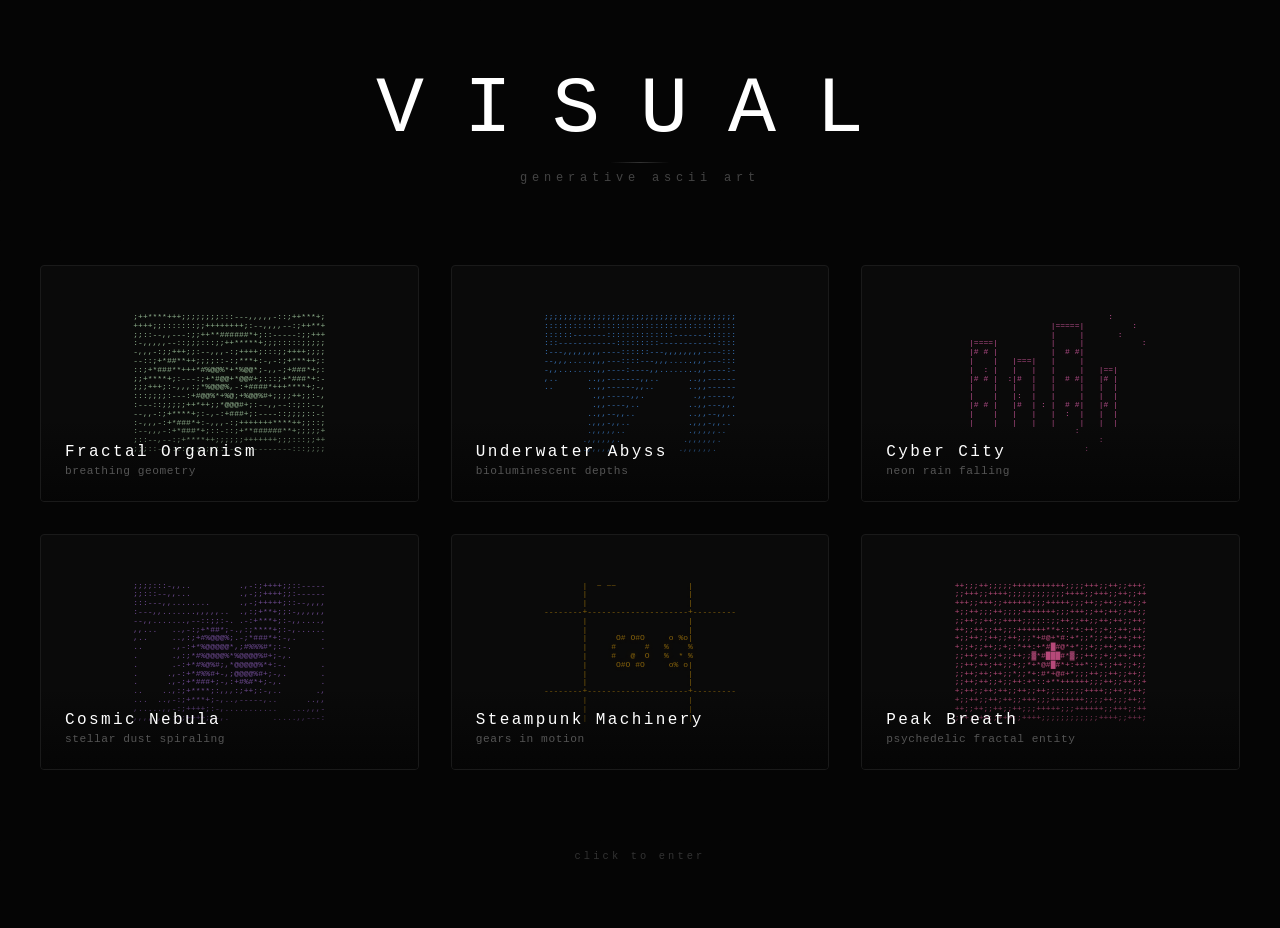
==== index.html @ a12434e4 "init" ====
<!DOCTYPE html>
<html lang="en">
<head>
  <meta charset="UTF-8">
  <meta name="viewport" content="width=device-width, initial-scale=1.0">
  <title>Visual</title>
  <link rel="icon" href="favicon.svg" type="image/svg+xml">
  <meta name="theme-color" content="#050505">
  <meta name="description" content="Generative ASCII art gallery">
  <style>
    * {
      margin: 0;
      padding: 0;
      box-sizing: border-box;
    }

    body {
      background: #050505;
      color: #e0e0e0;
      font-family: 'SF Mono', 'Fira Code', 'Consolas', monospace;
      min-height: 100vh;
      overflow-x: hidden;
    }

    /* Ambient background canvas */
    #ambient {
      position: fixed;
      top: 0;
      left: 0;
      width: 100%;
      height: 100%;
      z-index: 0;
      opacity: 0.4;
    }

    .container {
      position: relative;
      z-index: 1;
      min-height: 100vh;
      display: flex;
      flex-direction: column;
      align-items: center;
      justify-content: center;
      padding: 4rem 2rem;
    }

    /* Header */
    header {
      text-align: center;
      margin-bottom: 5rem;
    }

    .title {
      font-size: clamp(2.5rem, 8vw, 5rem);
      font-weight: 200;
      letter-spacing: 0.5em;
      text-transform: uppercase;
      color: #fff;
      margin-bottom: 1rem;
      position: relative;
    }

    .title::after {
      content: '';
      position: absolute;
      bottom: -0.5rem;
      left: 50%;
      transform: translateX(-50%);
      width: 60px;
      height: 1px;
      background: linear-gradient(90deg, transparent, #333, transparent);
    }

    .subtitle {
      font-size: 0.75rem;
      letter-spacing: 0.4em;
      color: #444;
      text-transform: lowercase;
    }

    /* Gallery grid */
    .gallery {
      display: grid;
      grid-template-columns: repeat(auto-fit, minmax(320px, 1fr));
      gap: 2rem;
      max-width: 1200px;
      width: 100%;
    }

    /* Individual piece card */
    .piece {
      position: relative;
      aspect-ratio: 16 / 10;
      background: #0a0a0a;
      border: 1px solid #1a1a1a;
      border-radius: 4px;
      overflow: hidden;
      cursor: pointer;
      transition: all 0.4s cubic-bezier(0.25, 0.46, 0.45, 0.94);
    }

    .piece:hover {
      border-color: #333;
      transform: translateY(-4px);
      box-shadow: 0 20px 60px rgba(0, 0, 0, 0.5);
    }

    .piece-preview {
      position: absolute;
      inset: 0;
      display: flex;
      align-items: center;
      justify-content: center;
      font-size: 0.5rem;
      line-height: 1.1;
      color: var(--piece-color);
      text-shadow: 0 0 10px var(--piece-glow);
      opacity: 0.7;
      transition: opacity 0.4s;
    }

    .piece:hover .piece-preview {
      opacity: 1;
    }

    .piece-info {
      position: absolute;
      bottom: 0;
      left: 0;
      right: 0;
      padding: 1.5rem;
      background: linear-gradient(transparent, rgba(5, 5, 5, 0.95));
    }

    .piece-title {
      font-size: 1rem;
      font-weight: 400;
      letter-spacing: 0.15em;
      color: #fff;
      margin-bottom: 0.25rem;
    }

    .piece-desc {
      font-size: 0.7rem;
      color: #555;
      letter-spacing: 0.05em;
    }

    .piece-link {
      position: absolute;
      inset: 0;
      z-index: 10;
    }

    /* Individual piece colors */
    .piece--fractal {
      --piece-color: #c8f7c5;
      --piece-glow: rgba(200, 247, 197, 0.3);
    }

    .piece--abyss {
      --piece-color: #4a9eff;
      --piece-glow: rgba(74, 158, 255, 0.3);
    }

    .piece--city {
      --piece-color: #ff6ac1;
      --piece-glow: rgba(255, 106, 193, 0.3);
    }

    .piece--nebula {
      --piece-color: #9966cc;
      --piece-glow: rgba(153, 102, 204, 0.3);
    }

    .piece--steampunk {
      --piece-color: #b8860b;
      --piece-glow: rgba(184, 134, 11, 0.3);
    }

    .piece--entity {
      --piece-color: #ff66aa;
      --piece-glow: rgba(255, 102, 170, 0.3);
    }

    /* Footer */
    footer {
      margin-top: 5rem;
      text-align: center;
    }

    .footer-text {
      font-size: 0.65rem;
      color: #333;
      letter-spacing: 0.3em;
    }

    /* Entrance animation */
    body {
      animation: fadeIn 0.8s ease-out;
    }
    @keyframes fadeIn {
      from { opacity: 0; transform: translateY(10px); }
      to { opacity: 1; transform: translateY(0); }
    }

    /* Piece glow on hover */
    .piece--fractal:hover {
      box-shadow: 0 20px 60px rgba(0, 0, 0, 0.5), 0 0 40px rgba(200, 247, 197, 0.1);
    }
    .piece--abyss:hover {
      box-shadow: 0 20px 60px rgba(0, 0, 0, 0.5), 0 0 40px rgba(74, 158, 255, 0.1);
    }
    .piece--city:hover {
      box-shadow: 0 20px 60px rgba(0, 0, 0, 0.5), 0 0 40px rgba(255, 106, 193, 0.1);
    }
    .piece--nebula:hover {
      box-shadow: 0 20px 60px rgba(0, 0, 0, 0.5), 0 0 40px rgba(153, 102, 204, 0.1);
    }
    .piece--steampunk:hover {
      box-shadow: 0 20px 60px rgba(0, 0, 0, 0.5), 0 0 40px rgba(184, 134, 11, 0.1);
    }
    .piece--entity:hover {
      box-shadow: 0 20px 60px rgba(0, 0, 0, 0.5), 0 0 40px rgba(255, 102, 170, 0.1);
    }

    /* Responsive */
    @media (max-width: 768px) {
      .container {
        padding: 3rem 1rem;
      }

      header {
        margin-bottom: 3rem;
      }

      .gallery {
        gap: 1.5rem;
      }

      .piece {
        aspect-ratio: 4 / 3;
      }
    }
  </style>
</head>
<body>
  <canvas id="ambient"></canvas>

  <div class="container">
    <header>
      <h1 class="title">Visual</h1>
      <p class="subtitle">generative ascii art</p>
    </header>

    <section class="gallery">
      <article class="piece piece--fractal">
        <pre class="piece-preview" id="preview-fractal"></pre>
        <div class="piece-info">
          <h2 class="piece-title">Fractal Organism</h2>
          <p class="piece-desc">breathing geometry</p>
        </div>
        <a href="fractal.html" class="piece-link" aria-label="View Fractal Organism"></a>
      </article>

      <article class="piece piece--abyss">
        <pre class="piece-preview" id="preview-abyss"></pre>
        <div class="piece-info">
          <h2 class="piece-title">Underwater Abyss</h2>
          <p class="piece-desc">bioluminescent depths</p>
        </div>
        <a href="abyss.html" class="piece-link" aria-label="View Underwater Abyss"></a>
      </article>

      <article class="piece piece--city">
        <pre class="piece-preview" id="preview-city"></pre>
        <div class="piece-info">
          <h2 class="piece-title">Cyber City</h2>
          <p class="piece-desc">neon rain falling</p>
        </div>
        <a href="cybercity.html" class="piece-link" aria-label="View Cyber City"></a>
      </article>

      <article class="piece piece--nebula">
        <pre class="piece-preview" id="preview-nebula"></pre>
        <div class="piece-info">
          <h2 class="piece-title">Cosmic Nebula</h2>
          <p class="piece-desc">stellar dust spiraling</p>
        </div>
        <a href="nebula.html" class="piece-link" aria-label="View Cosmic Nebula"></a>
      </article>

      <article class="piece piece--steampunk">
        <pre class="piece-preview" id="preview-steampunk"></pre>
        <div class="piece-info">
          <h2 class="piece-title">Steampunk Machinery</h2>
          <p class="piece-desc">gears in motion</p>
        </div>
        <a href="steampunk.html" class="piece-link" aria-label="View Steampunk Machinery"></a>
      </article>

      <article class="piece piece--entity">
        <pre class="piece-preview" id="preview-entity"></pre>
        <div class="piece-info">
          <h2 class="piece-title">Peak Breath</h2>
          <p class="piece-desc">psychedelic fractal entity</p>
        </div>
        <a href="entity.html" class="piece-link" aria-label="View Peak Breath"></a>
      </article>
    </section>

    <footer>
      <p class="footer-text">click to enter</p>
    </footer>
  </div>

  <script>
    // Cache DOM references
    const ambientCanvas = document.getElementById('ambient');
    const ctx = ambientCanvas.getContext('2d');
    const previews = {
      fractal: document.getElementById('preview-fractal'),
      abyss: document.getElementById('preview-abyss'),
      city: document.getElementById('preview-city'),
      nebula: document.getElementById('preview-nebula'),
      steampunk: document.getElementById('preview-steampunk'),
      entity: document.getElementById('preview-entity')
    };

    // Shared state
    let time = 0;
    let lastPreviewUpdate = 0;
    const PREVIEW_INTERVAL = 50; // ~20fps for previews (vs 60fps for ambient)
    const chars = ' .,-:;+*#%@';
    const PW = 40, PH = 16; // Preview dimensions

    // Pre-allocated buffers for grid-based previews
    const cityGrid = Array.from({length: PH}, () => new Array(PW));
    const steampunkGrid = Array.from({length: PH}, () => new Array(PW));

    function resize() {
      ambientCanvas.width = window.innerWidth;
      ambientCanvas.height = window.innerHeight;
    }
    resize();
    window.addEventListener('resize', resize);

    // Preview renderers - return strings, don't touch DOM
    function renderFractal(t) {
      const buf = new Array(PH);
      for (let y = 0; y < PH; y++) {
        let row = '';
        for (let x = 0; x < PW; x++) {
          const cx = (x - PW/2) / (PW/4);
          const cy = (y - PH/2) / (PH/4);
          const r = Math.sqrt(cx*cx + cy*cy);
          const theta = Math.atan2(cy, cx);
          const val = Math.sin(5*theta + r*3 - t*2) * Math.exp(-r*0.4) +
                      Math.sin(r*6 - t*1.5) * Math.exp(-r*0.3) * 0.7 +
                      Math.exp(-r*r*0.8) * 0.8;
          const norm = Math.max(0, Math.min(1, (val + 1.5) / 3));
          row += chars[(norm * 10) | 0];
        }
        buf[y] = row;
      }
      return buf.join('\n');
    }

    function renderAbyss(t) {
      const buf = new Array(PH);
      for (let y = 0; y < PH; y++) {
        let row = '';
        const depth = y / PH;
        const light = Math.max(0, 1 - depth * 1.3);
        for (let x = 0; x < PW; x++) {
          const wave = Math.sin(x * 0.3 + t * 2 + y * 0.2) * 0.3;
          const val = light * 0.5 + wave * (1 - light);
          const norm = Math.max(0, Math.min(1, val));
          row += chars[(norm * 10) | 0];
        }
        buf[y] = row;
      }
      return buf.join('\n');
    }

    function renderCity(t) {
      // Clear grid
      for (let y = 0; y < PH; y++) cityGrid[y].fill(' ');
      const streetY = PH - 3;

      // Buildings (static structure, just windows animate)
      const buildings = [[3, 6, 10], [12, 5, 8], [20, 7, 12], [30, 4, 7]];
      for (const [bx, bw, bh] of buildings) {
        for (let y = streetY - bh; y < streetY; y++) {
          for (let dx = 0; dx < bw; dx++) {
            const x = bx + dx;
            if (x >= PW) continue;
            if (dx === 0 || dx === bw - 1) cityGrid[y][x] = '|';
            else if (y === streetY - bh) cityGrid[y][x] = '=';
            else if (dx % 2 === 1 && y % 3 === 1 && Math.sin(t * 3 + x) > 0) cityGrid[y][x] = '#';
          }
        }
      }

      // Rain
      for (let i = 0; i < 15; i++) {
        const rx = ((i * 7 + t * 20) % PW) | 0;
        const ry = ((t * 30 + i * 3) % PH) | 0;
        if (cityGrid[ry][rx] === ' ') cityGrid[ry][rx] = ':';
      }

      return cityGrid.map(r => r.join('')).join('\n');
    }

    function renderNebula(t) {
      const buf = new Array(PH);
      const cx = PW / 2, cy = PH / 2;
      for (let y = 0; y < PH; y++) {
        let row = '';
        for (let x = 0; x < PW; x++) {
          const dx = x - cx, dy = y - cy;
          const r = Math.sqrt(dx * dx + dy * dy);
          const theta = Math.atan2(dy, dx) - t * 0.1;
          const spiral = Math.sin(2 * theta + r * 0.3) * Math.exp(-r * 0.08);
          const noise = Math.sin(x * 0.2 + t) * Math.cos(y * 0.3 + t * 0.5) * 0.3;
          const core = Math.exp(-r * r * 0.02) * 0.5;
          const val = spiral + noise + core;
          const norm = Math.max(0, Math.min(1, (val + 0.5) / 1.5));
          row += chars[(norm * 10) | 0];
        }
        buf[y] = row;
      }
      return buf.join('\n');
    }

    function renderSteampunk(t) {
      // Clear and draw static elements
      for (let y = 0; y < PH; y++) steampunkGrid[y].fill(' ');
      for (let x = 0; x < PW; x++) { steampunkGrid[3][x] = '-'; steampunkGrid[12][x] = '-'; }
      for (let y = 0; y < PH; y++) { steampunkGrid[y][8] = '|'; steampunkGrid[y][30] = '|'; }
      steampunkGrid[3][8] = '+'; steampunkGrid[3][30] = '+';
      steampunkGrid[12][8] = '+'; steampunkGrid[12][30] = '+';

      // Gear 1
      for (let i = 0; i < 16; i++) {
        const theta = t * 0.5 + i * Math.PI / 8;
        const x = (18 + 4 * Math.cos(theta)) | 0;
        const y = (8 + 2 * Math.sin(theta)) | 0;
        if (x >= 0 && x < PW && y >= 0 && y < PH) steampunkGrid[y][x] = i % 2 === 0 ? '#' : 'O';
      }
      steampunkGrid[8][18] = '@';

      // Gear 2
      for (let i = 0; i < 12; i++) {
        const theta = -t * 0.65 + i * Math.PI / 6;
        const x = (28 + 3 * Math.cos(theta)) | 0;
        const y = (8 + 1.5 * Math.sin(theta)) | 0;
        if (x >= 0 && x < PW && y >= 0 && y < PH) steampunkGrid[y][x] = i % 2 === 0 ? '%' : 'o';
      }
      steampunkGrid[8][28] = '*';

      // Steam
      for (let i = 0; i < 3; i++) {
        const sx = (10 + (t * 5 + i * 7) % 5) | 0;
        const sy = ((t * 8 + i * 3) % 3) | 0;
        if (steampunkGrid[sy][sx] === ' ') steampunkGrid[sy][sx] = '~';
      }

      return steampunkGrid.map(r => r.join('')).join('\n');
    }

    function renderEntity(t) {
      const buf = new Array(PH);
      const cx = PW / 2, cy = PH / 2;
      const entityChars = ' .·:;+*#@▓█';
      const breath = 1 + 0.2 * Math.sin(t * 0.4);

      for (let y = 0; y < PH; y++) {
        let row = '';
        for (let x = 0; x < PW; x++) {
          const dx = (x - cx) / breath;
          const dy = (y - cy) / breath * 2;
          const r = Math.sqrt(dx * dx + dy * dy);
          const theta = Math.atan2(dy, dx) + t * 0.15;

          // Recursive spiral tentacles
          const tentacles = Math.sin(6 * theta + r * 2 - t) * Math.exp(-r * 0.15);
          // Pulsing core void
          const core = Math.exp(-r * r * 0.12) * (1 + 0.4 * Math.sin(t * 2));
          // Electric edges
          const edge = Math.sin(r * 4 - t * 1.5) * Math.exp(-Math.abs(r - 4) * 0.5);
          // Liquid symmetry
          const liquid = Math.sin(theta * 4) * Math.sin(r * 3 - t) * Math.exp(-r * 0.2);

          const val = tentacles + core * 1.5 + edge * 0.5 + liquid * 0.4;
          const norm = Math.max(0, Math.min(1, (val + 1.5) / 3));
          row += entityChars[(norm * 10) | 0];
        }
        buf[y] = row;
      }
      return buf.join('\n');
    }

    // Single unified animation loop
    function animate(timestamp) {
      // Ambient background runs every frame
      const W = ambientCanvas.width;
      const H = ambientCanvas.height;
      ctx.fillStyle = '#050505';
      ctx.fillRect(0, 0, W, H);

      ctx.fillStyle = '#151515';
      const gridSize = 60;
      for (let x = 0; x < W; x += gridSize) {
        for (let y = 0; y < H; y += gridSize) {
          const noise = Math.sin(x * 0.01 + time) * Math.cos(y * 0.01 + time * 0.7);
          ctx.globalAlpha = (noise + 1) * 0.075;
          ctx.fillRect(x, y, 1, 1);
        }
      }
      ctx.globalAlpha = 1;

      // Previews update at throttled rate
      if (timestamp - lastPreviewUpdate > PREVIEW_INTERVAL) {
        previews.fractal.textContent = renderFractal(time);
        previews.abyss.textContent = renderAbyss(time);
        previews.city.textContent = renderCity(time);
        previews.nebula.textContent = renderNebula(time);
        previews.steampunk.textContent = renderSteampunk(time);
        previews.entity.textContent = renderEntity(time);
        lastPreviewUpdate = timestamp;
      }

      time += 0.02;
      requestAnimationFrame(animate);
    }

    requestAnimationFrame(animate);
  </script>
</body>
</html>
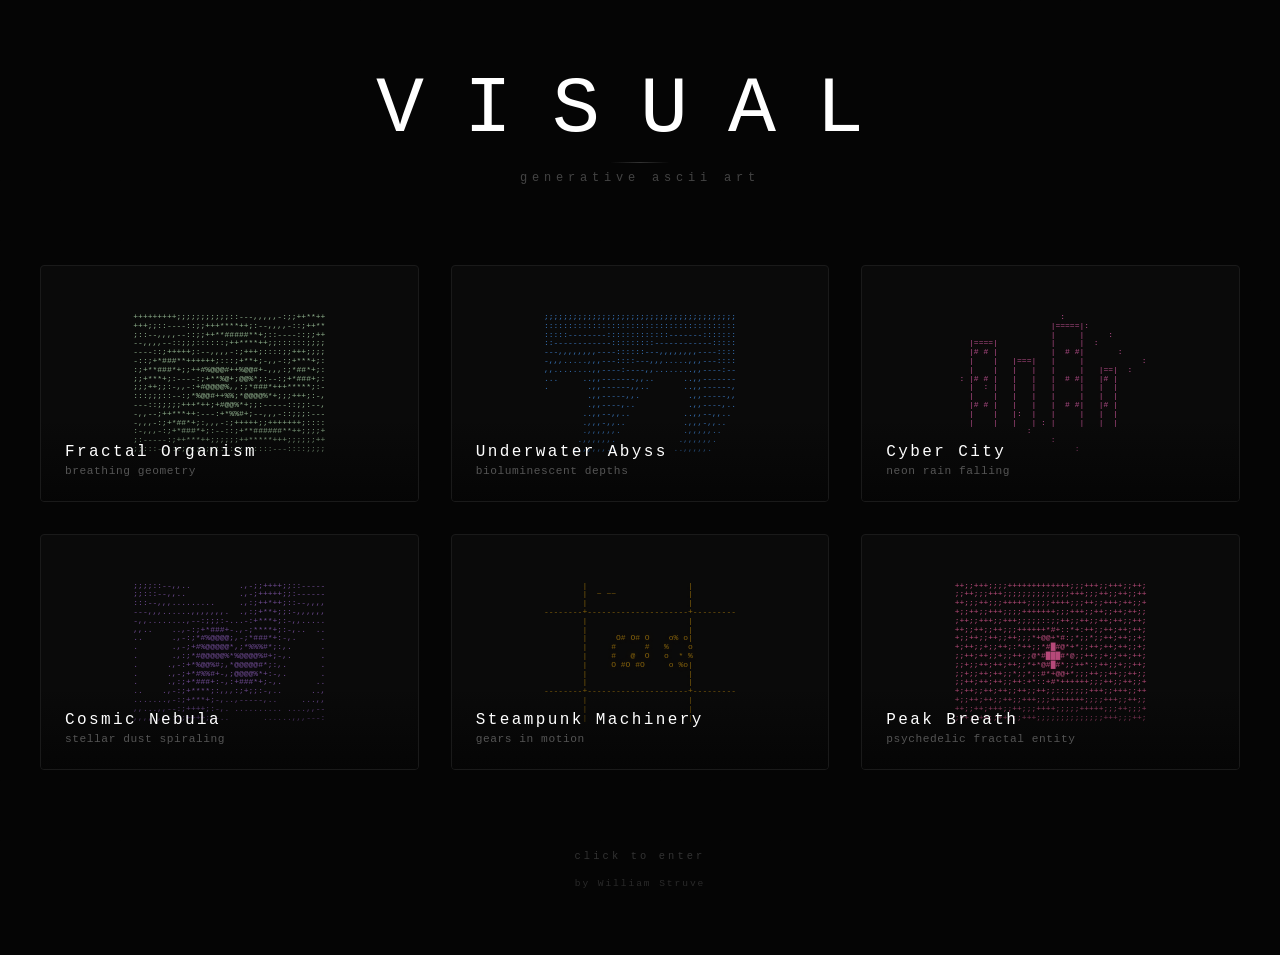
==== commit 65df1dd1: "instructions and attribution added" ====
--- a/index.html
+++ b/index.html
@@ -195,6 +195,20 @@
       letter-spacing: 0.3em;
     }
 
+    .credit-link {
+      display: block;
+      margin-top: 1rem;
+      font-size: 0.6rem;
+      color: #2a2a2a;
+      text-decoration: none;
+      letter-spacing: 0.2em;
+      transition: color 0.3s;
+    }
+
+    .credit-link:hover {
+      color: #555;
+    }
+
     /* Entrance animation */
     body {
       animation: fadeIn 0.8s ease-out;
@@ -311,6 +325,7 @@
 
     <footer>
       <p class="footer-text">click to enter</p>
+      <a href="https://www.wstruve.com" class="credit-link" target="_blank" rel="noopener">by William Struve</a>
     </footer>
   </div>
 
